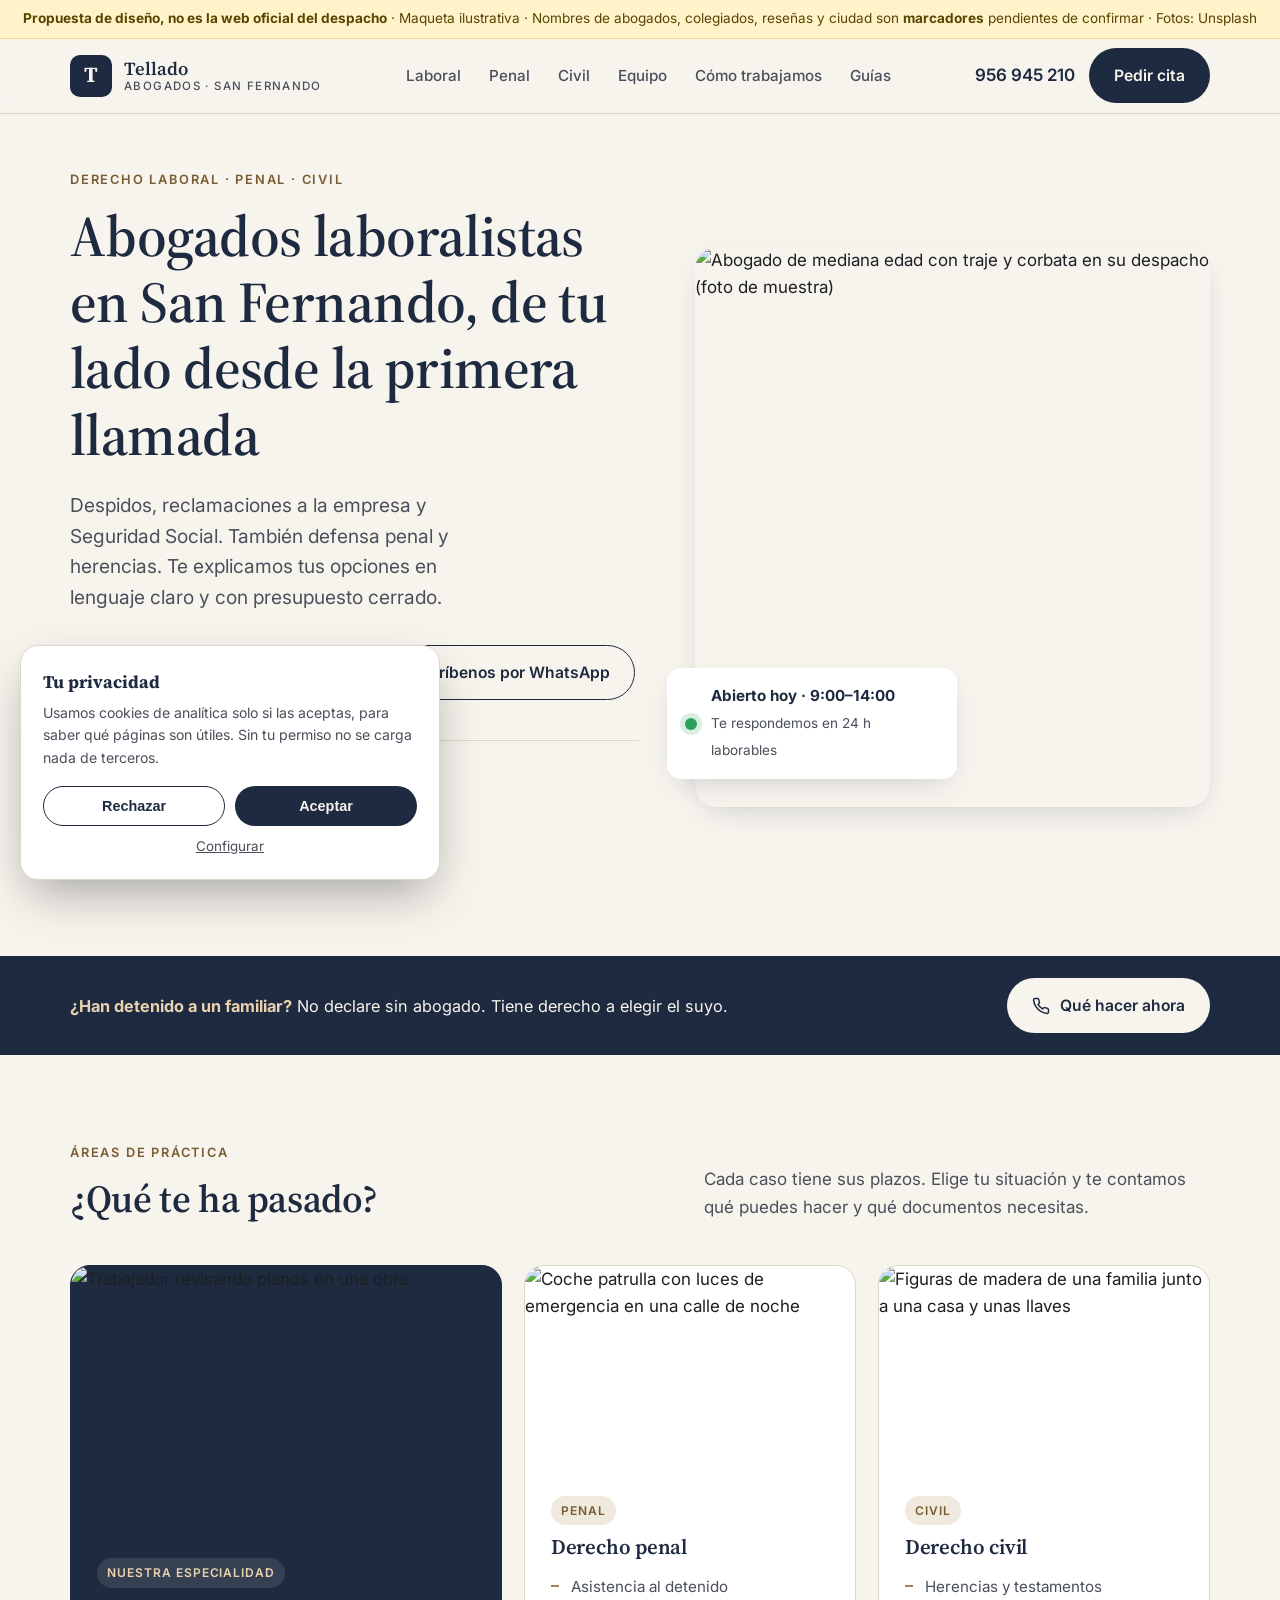
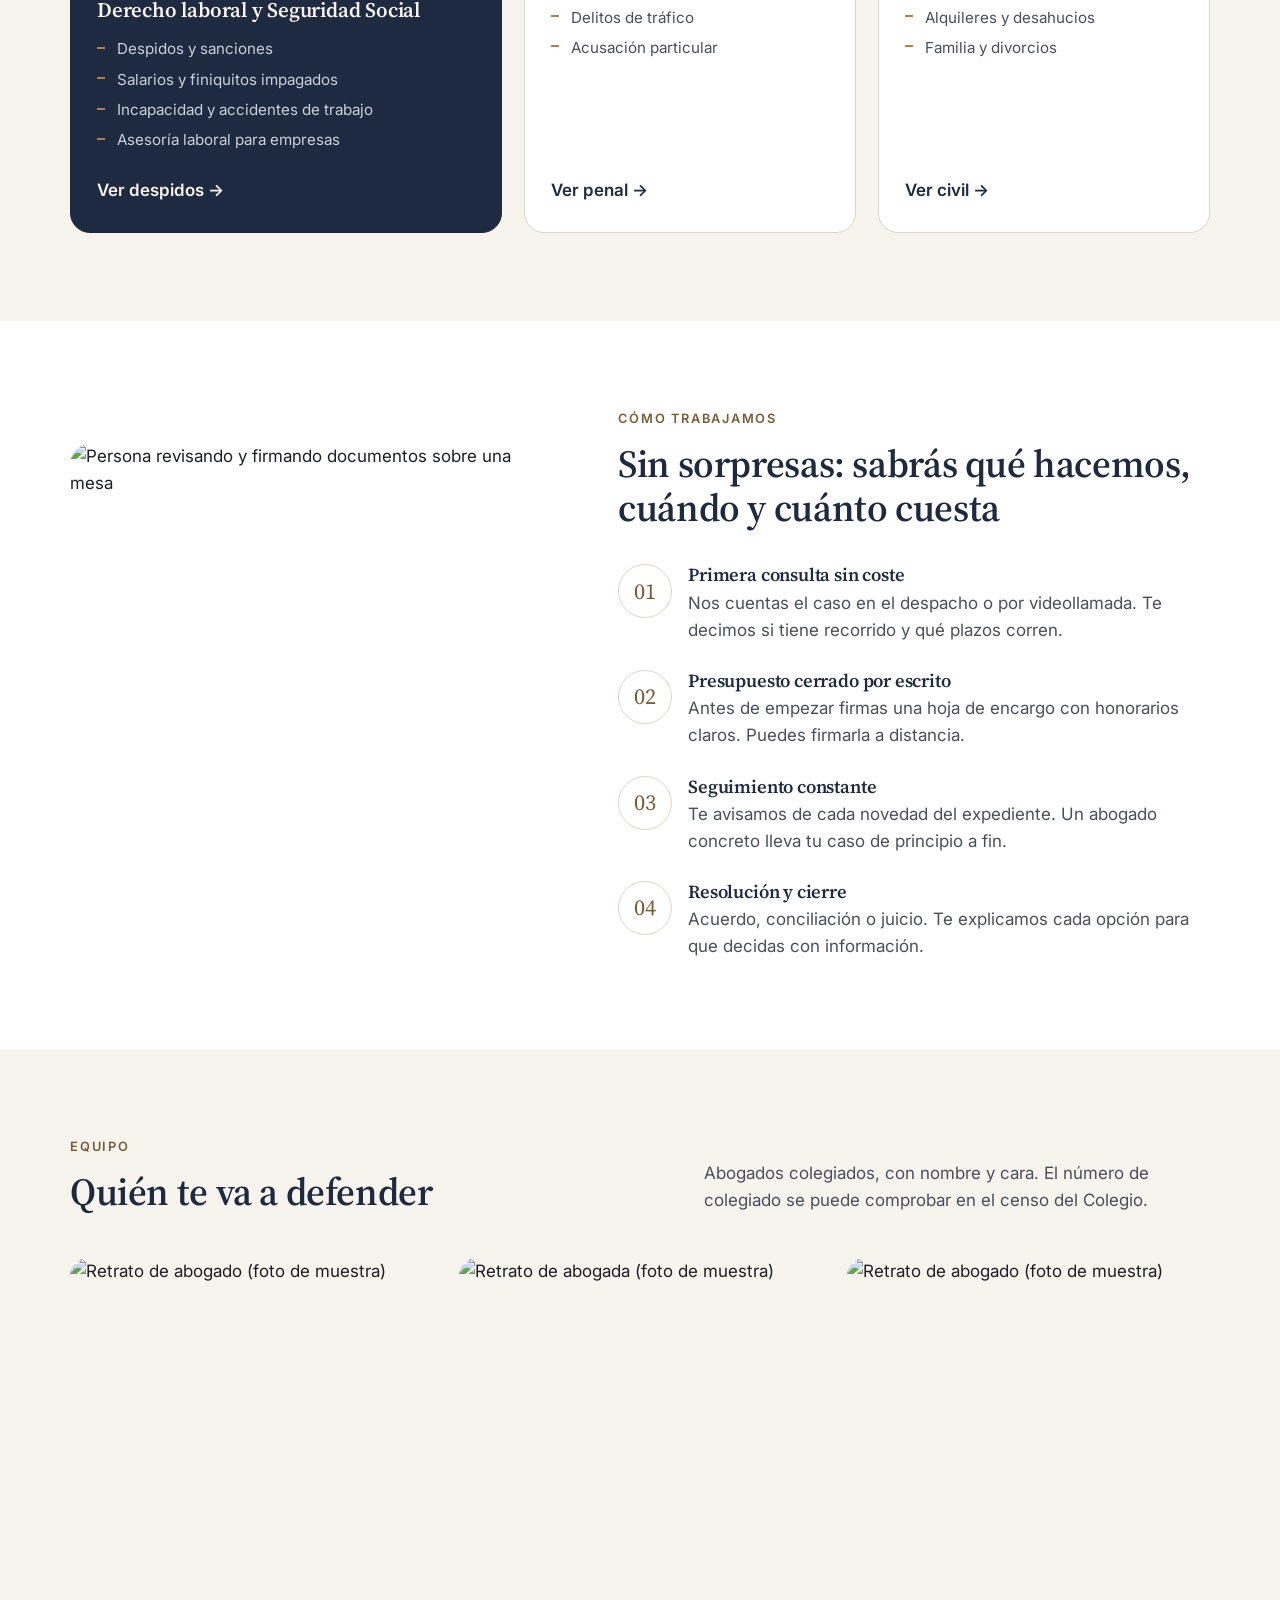
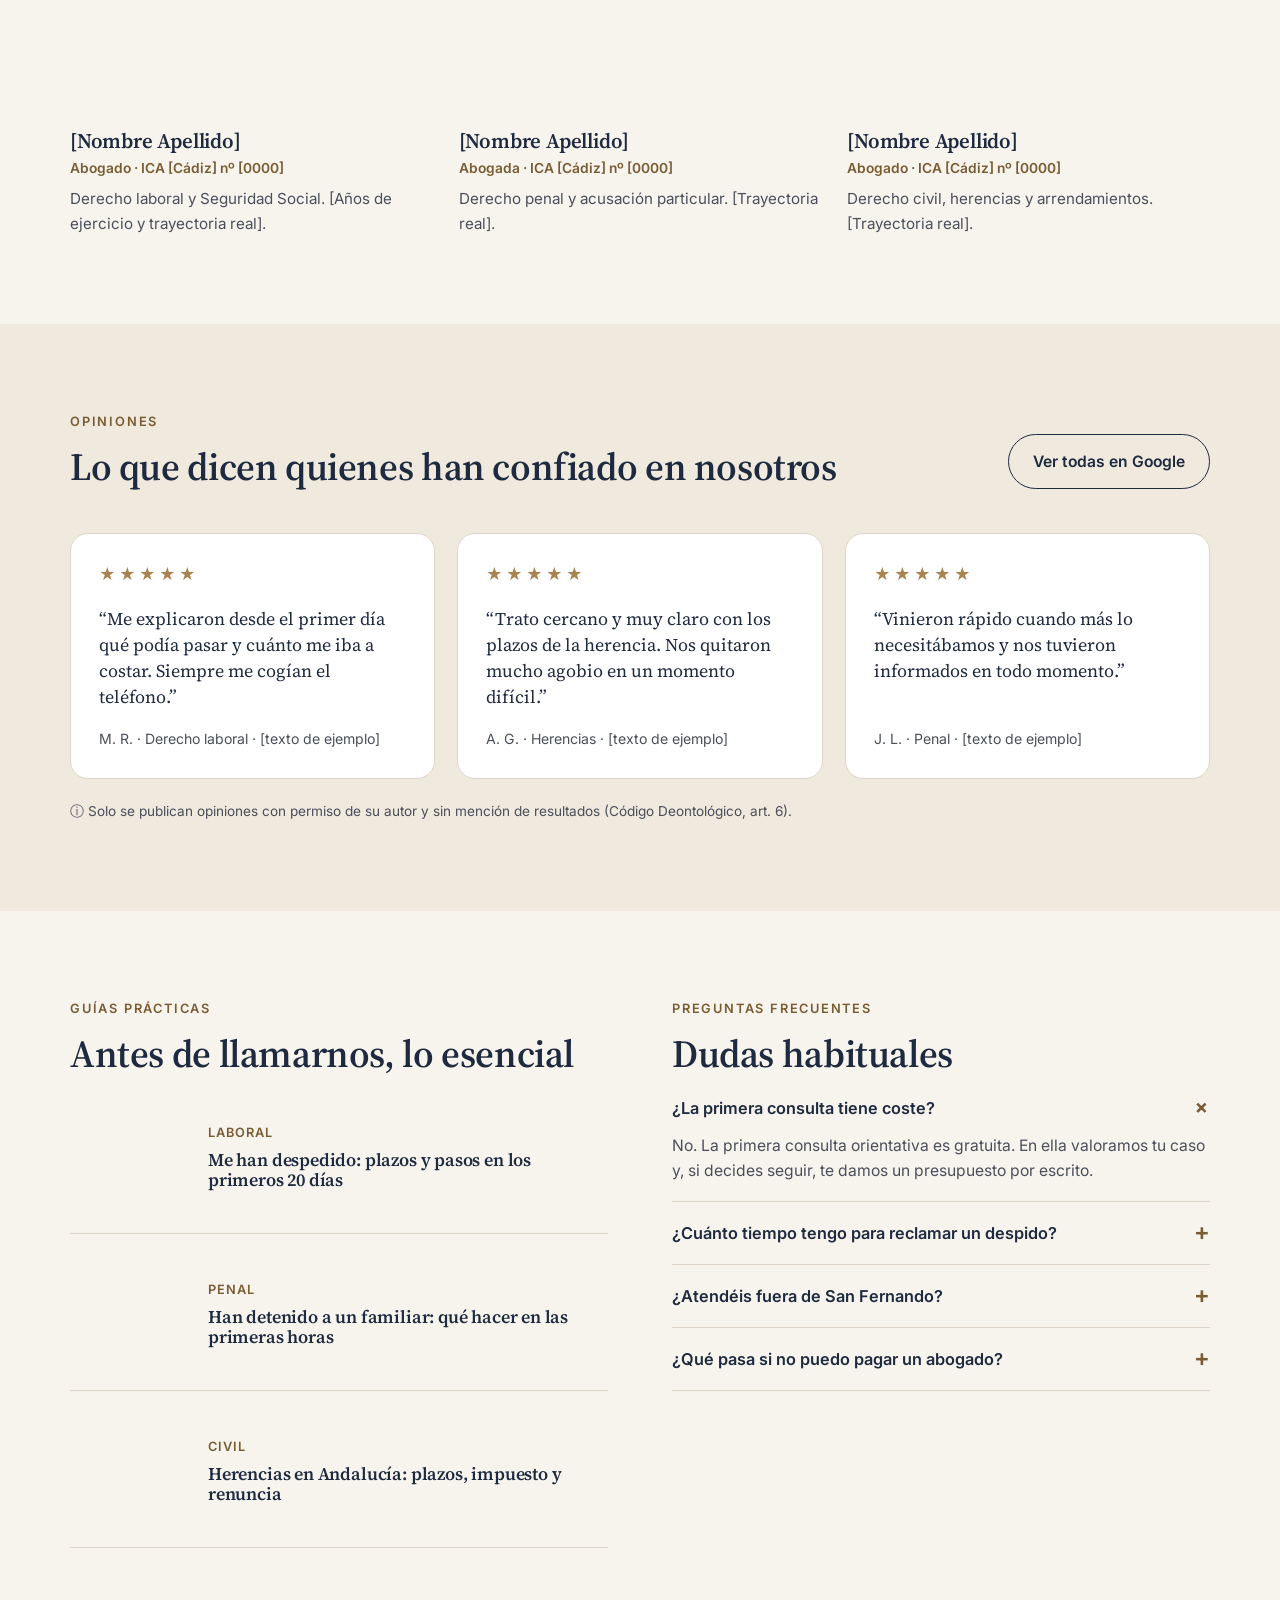
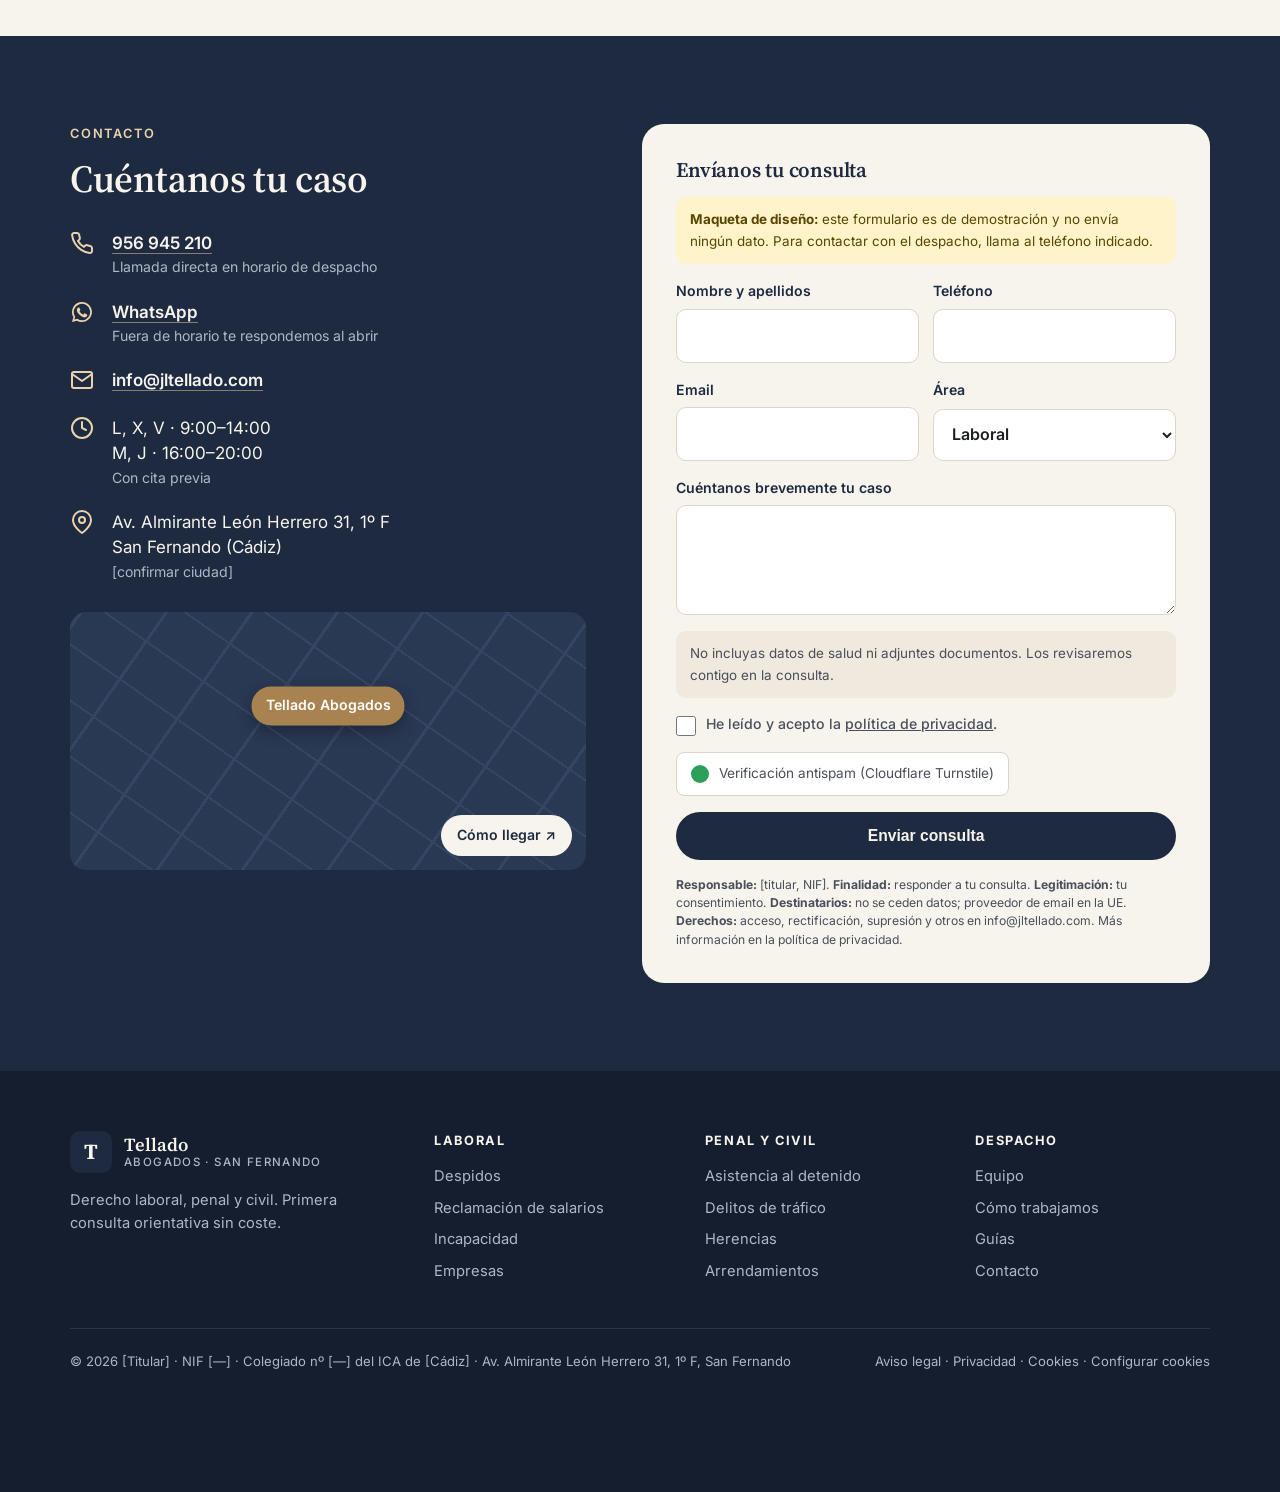
==== index.html @ cbaa28bf "Maqueta de diseño para la nueva web del despacho Portada y página de servicio de despidos con imágen" ====
<!doctype html>
<html lang="es">
<head>
<meta charset="utf-8">
<meta name="viewport" content="width=device-width, initial-scale=1">
<title>Abogados laboralistas en San Fernando (Cádiz) | Tellado Abogados — MAQUETA</title>
<meta name="description" content="Despidos, reclamaciones laborales, penal y herencias en San Fernando. Primera consulta orientativa sin coste y presupuesto cerrado por escrito.">
<meta name="robots" content="noindex">
<link rel="preconnect" href="https://fonts.googleapis.com">
<link href="https://fonts.googleapis.com/css2?family=Inter:wght@400;500;600&family=Source+Serif+4:opsz,wght@8..60,600;8..60,700&display=swap" rel="stylesheet">
<link rel="stylesheet" href="estilos.css">
</head>
<body>
<svg width="0" height="0" style="position:absolute" aria-hidden="true">
  <symbol id="i-tel" viewBox="0 0 24 24"><path fill="none" stroke="currentColor" stroke-width="2" stroke-linecap="round" stroke-linejoin="round" d="M22 16.9v3a2 2 0 0 1-2.2 2 19.8 19.8 0 0 1-8.6-3.1 19.5 19.5 0 0 1-6-6A19.8 19.8 0 0 1 2.1 4.2 2 2 0 0 1 4.1 2h3a2 2 0 0 1 2 1.7c.1 1 .4 1.9.7 2.8a2 2 0 0 1-.5 2.1L8 9.9a16 16 0 0 0 6 6l1.3-1.3a2 2 0 0 1 2.1-.4c.9.3 1.8.6 2.8.7a2 2 0 0 1 1.7 2z"/></symbol>
  <symbol id="i-wa" viewBox="0 0 24 24"><path fill="currentColor" d="M12 2a10 10 0 0 0-8.6 15.1L2 22l5-1.3A10 10 0 1 0 12 2zm0 18.2c-1.5 0-3-.4-4.3-1.2l-.3-.2-3 .8.8-2.9-.2-.3A8.2 8.2 0 1 1 12 20.2zm4.5-6.1c-.2-.1-1.5-.7-1.7-.8-.2-.1-.4-.1-.6.1l-.8 1c-.1.2-.3.2-.5.1a6.7 6.7 0 0 1-3.3-2.9c-.3-.4.3-.4.7-1.4.1-.2 0-.3 0-.4l-.8-1.8c-.2-.5-.4-.4-.6-.4h-.5c-.2 0-.4.1-.7.3-.2.3-.9.9-.9 2.2s.9 2.5 1 2.7c.1.2 1.8 2.8 4.4 3.9 1.6.7 2.3.8 3.1.6.5-.1 1.5-.6 1.7-1.2.2-.6.2-1.1.2-1.2-.1-.2-.3-.2-.5-.3z"/></symbol>
  <symbol id="i-cal" viewBox="0 0 24 24"><g fill="none" stroke="currentColor" stroke-width="2" stroke-linecap="round"><rect x="3" y="4" width="18" height="18" rx="2"/><path d="M16 2v4M8 2v4M3 10h18"/></g></symbol>
  <symbol id="i-ok" viewBox="0 0 24 24"><g fill="none" stroke="currentColor" stroke-width="2" stroke-linecap="round" stroke-linejoin="round"><path d="M12 22s8-4 8-10V5l-8-3-8 3v7c0 6 8 10 8 10z"/><path d="m9 12 2 2 4-4"/></g></symbol>
  <symbol id="i-doc" viewBox="0 0 24 24"><g fill="none" stroke="currentColor" stroke-width="2" stroke-linecap="round" stroke-linejoin="round"><path d="M14 2H6a2 2 0 0 0-2 2v16a2 2 0 0 0 2 2h12a2 2 0 0 0 2-2V8z"/><path d="M14 2v6h6M9 13h6M9 17h6"/></g></symbol>
  <symbol id="i-vid" viewBox="0 0 24 24"><g fill="none" stroke="currentColor" stroke-width="2" stroke-linecap="round" stroke-linejoin="round"><path d="m23 7-7 5 7 5z"/><rect x="1" y="5" width="15" height="14" rx="2"/></g></symbol>
  <symbol id="i-pin" viewBox="0 0 24 24"><g fill="none" stroke="currentColor" stroke-width="2"><path d="M21 10c0 7-9 13-9 13S3 17 3 10a9 9 0 0 1 18 0z"/><circle cx="12" cy="10" r="3"/></g></symbol>
  <symbol id="i-reloj" viewBox="0 0 24 24"><g fill="none" stroke="currentColor" stroke-width="2" stroke-linecap="round"><circle cx="12" cy="12" r="10"/><path d="M12 6v6l4 2"/></g></symbol>
  <symbol id="i-mail" viewBox="0 0 24 24"><g fill="none" stroke="currentColor" stroke-width="2" stroke-linecap="round" stroke-linejoin="round"><rect x="2" y="4" width="20" height="16" rx="2"/><path d="m22 6-10 7L2 6"/></g></symbol>
</svg>

<div class="demo"><strong>Propuesta de diseño, no es la web oficial del despacho</strong> · Maqueta ilustrativa · Nombres de abogados, colegiados, reseñas y ciudad son <strong>marcadores</strong> pendientes de confirmar · Fotos: Unsplash</div>

<header class="top">
  <div class="wrap nav">
    <a class="logo" href="index.html" aria-label="Tellado Abogados, inicio">
      <span class="logo-mark">T</span>
      <span class="logo-txt">Tellado<small>Abogados · San Fernando</small></span>
    </a>
    <nav aria-label="Principal">
      <ul class="menu">
        <li><a href="#areas">Laboral</a></li>
        <li><a href="#areas">Penal</a></li>
        <li><a href="#areas">Civil</a></li>
        <li><a href="#equipo">Equipo</a></li>
        <li><a href="#metodo">Cómo trabajamos</a></li>
        <li><a href="#guias">Guías</a></li>
      </ul>
    </nav>
    <div class="nav-cta">
      <a class="tel" href="tel:+34956945210">956 945 210</a>
      <a class="btn btn-primario" href="#contacto">Pedir cita</a>
      <button class="burger" aria-label="Abrir menú" style="display:none;align-items:center;gap:8px;background:none;border:1.5px solid var(--linea);border-radius:999px;padding:9px 14px;font:600 .9rem var(--sans);color:var(--marino)">☰ Menú</button>
    </div>
  </div>
</header>

<main>
  <section class="hero">
    <div class="wrap hero-grid">
      <div>
        <span class="eyebrow">Derecho laboral · Penal · Civil</span>
        <h1>Abogados laboralistas en San Fernando, de tu lado desde la primera llamada</h1>
        <p class="lead">Despidos, reclamaciones a la empresa y Seguridad Social. También defensa penal y herencias. Te explicamos tus opciones en lenguaje claro y con presupuesto cerrado.</p>
        <div class="hero-acc">
          <a class="btn btn-primario" href="#contacto"><svg><use href="#i-cal"/></svg>Reservar primera consulta</a>
          <a class="btn btn-borde" href="https://wa.me/34000000000"><svg><use href="#i-wa"/></svg>Escríbenos por WhatsApp</a>
        </div>
        <div class="garantias">
          <div><svg><use href="#i-ok"/></svg>Primera consulta orientativa sin coste</div>
          <div><svg><use href="#i-doc"/></svg>Presupuesto por escrito antes de empezar</div>
          <div><svg><use href="#i-vid"/></svg>En despacho o por videollamada</div>
        </div>
      </div>
      <div class="hero-foto">
        <img src="https://images.unsplash.com/photo-1714974528885-f7f9c774ed7a?w=1100&h=1100&q=75&auto=format&fit=crop&crop=faces" alt="Abogado de mediana edad con traje y corbata en su despacho (foto de muestra)" width="1100" height="1100" fetchpriority="high">
        <div class="hero-ficha">
          <span class="punto"></span>
          <div><strong>Abierto hoy · 9:00–14:00</strong><span>Te respondemos en 24 h laborables</span></div>
        </div>
      </div>
    </div>
  </section>

  <div class="urgencia">
    <div class="wrap">
      <p><strong>¿Han detenido a un familiar?</strong> No declare sin abogado. Tiene derecho a elegir el suyo.</p>
      <a class="btn" href="tel:+34956945210"><svg><use href="#i-tel"/></svg>Qué hacer ahora</a>
    </div>
  </div>

  <section id="areas">
    <div class="wrap">
      <div class="cab">
        <div><span class="eyebrow">Áreas de práctica</span><h2>¿Qué te ha pasado?</h2></div>
        <p class="muted">Cada caso tiene sus plazos. Elige tu situación y te contamos qué puedes hacer y qué documentos necesitas.</p>
      </div>
      <div class="areas">
        <a class="area destacada" href="servicio-despidos.html">
          <img src="https://images.unsplash.com/photo-1772442198624-4fc4d7281e89?w=900&q=70&auto=format&fit=crop" alt="Trabajador revisando planos en una obra" loading="lazy">
          <div class="cuerpo">
            <span class="tag">Nuestra especialidad</span>
            <h3>Derecho laboral y Seguridad Social</h3>
            <ul><li>Despidos y sanciones</li><li>Salarios y finiquitos impagados</li><li>Incapacidad y accidentes de trabajo</li><li>Asesoría laboral para empresas</li></ul>
            <span class="mas">Ver despidos →</span>
          </div>
        </a>
        <a class="area" href="#">
          <img src="https://images.unsplash.com/photo-1606022831434-91293aebf25a?w=800&q=70&auto=format&fit=crop" alt="Coche patrulla con luces de emergencia en una calle de noche" loading="lazy">
          <div class="cuerpo">
            <span class="tag">Penal</span>
            <h3>Derecho penal</h3>
            <ul><li>Asistencia al detenido</li><li>Delitos de tráfico</li><li>Acusación particular</li></ul>
            <span class="mas">Ver penal →</span>
          </div>
        </a>
        <a class="area" href="#">
          <img src="https://images.unsplash.com/photo-1758227365187-016878604d94?w=800&q=70&auto=format&fit=crop" alt="Figuras de madera de una familia junto a una casa y unas llaves" loading="lazy">
          <div class="cuerpo">
            <span class="tag">Civil</span>
            <h3>Derecho civil</h3>
            <ul><li>Herencias y testamentos</li><li>Alquileres y desahucios</li><li>Familia y divorcios</li></ul>
            <span class="mas">Ver civil →</span>
          </div>
        </a>
      </div>
    </div>
  </section>

  <section class="metodo" id="metodo">
    <div class="wrap metodo-grid">
      <img src="https://images.unsplash.com/photo-1450101499163-c8848c66ca85?w=900&q=70&auto=format&fit=crop" alt="Persona revisando y firmando documentos sobre una mesa" loading="lazy">
      <div>
        <span class="eyebrow">Cómo trabajamos</span>
        <h2>Sin sorpresas: sabrás qué hacemos, cuándo y cuánto cuesta</h2>
        <ol class="pasos">
          <li><div><h3>Primera consulta sin coste</h3><p class="muted">Nos cuentas el caso en el despacho o por videollamada. Te decimos si tiene recorrido y qué plazos corren.</p></div></li>
          <li><div><h3>Presupuesto cerrado por escrito</h3><p class="muted">Antes de empezar firmas una hoja de encargo con honorarios claros. Puedes firmarla a distancia.</p></div></li>
          <li><div><h3>Seguimiento constante</h3><p class="muted">Te avisamos de cada novedad del expediente. Un abogado concreto lleva tu caso de principio a fin.</p></div></li>
          <li><div><h3>Resolución y cierre</h3><p class="muted">Acuerdo, conciliación o juicio. Te explicamos cada opción para que decidas con información.</p></div></li>
        </ol>
      </div>
    </div>
  </section>

  <section id="equipo">
    <div class="wrap">
      <div class="cab">
        <div><span class="eyebrow">Equipo</span><h2>Quién te va a defender</h2></div>
        <p class="muted">Abogados colegiados, con nombre y cara. El número de colegiado se puede comprobar en el censo del Colegio.</p>
      </div>
      <div class="equipo">
        <article class="abogado">
          <img src="https://images.unsplash.com/photo-1560250097-0b93528c311a?w=700&q=70&auto=format&fit=crop" alt="Retrato de abogado (foto de muestra)" loading="lazy">
          <h3>[Nombre Apellido]</h3>
          <div class="col">Abogado · ICA [Cádiz] nº [0000]</div>
          <p>Derecho laboral y Seguridad Social. [Años de ejercicio y trayectoria real].</p>
        </article>
        <article class="abogado">
          <img src="https://images.unsplash.com/photo-1573496359142-b8d87734a5a2?w=700&q=70&auto=format&fit=crop" alt="Retrato de abogada (foto de muestra)" loading="lazy">
          <h3>[Nombre Apellido]</h3>
          <div class="col">Abogada · ICA [Cádiz] nº [0000]</div>
          <p>Derecho penal y acusación particular. [Trayectoria real].</p>
        </article>
        <article class="abogado">
          <img src="https://images.unsplash.com/photo-1676989880361-091e12efc056?w=700&q=70&auto=format&fit=crop" alt="Retrato de abogado (foto de muestra)" loading="lazy">
          <h3>[Nombre Apellido]</h3>
          <div class="col">Abogado · ICA [Cádiz] nº [0000]</div>
          <p>Derecho civil, herencias y arrendamientos. [Trayectoria real].</p>
        </article>
      </div>
    </div>
  </section>

  <section class="resenas">
    <div class="wrap">
      <div class="cab">
        <div><span class="eyebrow">Opiniones</span><h2>Lo que dicen quienes han confiado en nosotros</h2></div>
        <a class="btn btn-borde" href="#">Ver todas en Google</a>
      </div>
      <div class="res-grid">
        <blockquote><span class="estrellas" aria-label="5 de 5">★★★★★</span><p>“Me explicaron desde el primer día qué podía pasar y cuánto me iba a costar. Siempre me cogían el teléfono.”</p><footer>M. R. · Derecho laboral · [texto de ejemplo]</footer></blockquote>
        <blockquote><span class="estrellas" aria-label="5 de 5">★★★★★</span><p>“Trato cercano y muy claro con los plazos de la herencia. Nos quitaron mucho agobio en un momento difícil.”</p><footer>A. G. · Herencias · [texto de ejemplo]</footer></blockquote>
        <blockquote><span class="estrellas" aria-label="5 de 5">★★★★★</span><p>“Vinieron rápido cuando más lo necesitábamos y nos tuvieron informados en todo momento.”</p><footer>J. L. · Penal · [texto de ejemplo]</footer></blockquote>
      </div>
      <p class="nota-deonto">ⓘ Solo se publican opiniones con permiso de su autor y sin mención de resultados (Código Deontológico, art. 6).</p>
    </div>
  </section>

  <section id="guias">
    <div class="wrap dos">
      <div>
        <span class="eyebrow">Guías prácticas</span>
        <h2>Antes de llamarnos, lo esencial</h2>
        <a class="guia" href="servicio-despidos.html"><img src="https://images.unsplash.com/photo-1587582423116-ec07293f0395?w=300&q=60&auto=format&fit=crop" alt="" loading="lazy"><div><span>Laboral</span><h3>Me han despedido: plazos y pasos en los primeros 20 días</h3></div></a>
        <a class="guia" href="#"><img src="https://images.unsplash.com/photo-1608095476825-d4e0f916372f?w=300&q=60&auto=format&fit=crop" alt="" loading="lazy"><div><span>Penal</span><h3>Han detenido a un familiar: qué hacer en las primeras horas</h3></div></a>
        <a class="guia" href="#"><img src="https://images.unsplash.com/photo-1741156386380-0236c72eb6f9?w=300&q=60&auto=format&fit=crop" alt="" loading="lazy"><div><span>Civil</span><h3>Herencias en Andalucía: plazos, impuesto y renuncia</h3></div></a>
      </div>
      <div>
        <span class="eyebrow">Preguntas frecuentes</span>
        <h2>Dudas habituales</h2>
        <details open><summary>¿La primera consulta tiene coste?</summary><p>No. La primera consulta orientativa es gratuita. En ella valoramos tu caso y, si decides seguir, te damos un presupuesto por escrito.</p></details>
        <details><summary>¿Cuánto tiempo tengo para reclamar un despido?</summary><p>20 días hábiles desde la fecha del despido. No cuentan sábados, domingos ni festivos. Pasado ese plazo, en general ya no se puede impugnar.</p></details>
        <details><summary>¿Atendéis fuera de San Fernando?</summary><p>Sí. Atendemos por videollamada y nos desplazamos a juzgados de toda la provincia. [Confirmar zona de servicio].</p></details>
        <details><summary>¿Qué pasa si no puedo pagar un abogado?</summary><p>Puede que tengas derecho a asistencia jurídica gratuita. Te informamos en la primera consulta sobre si cumples los requisitos.</p></details>
      </div>
    </div>
  </section>

  <section class="contacto" id="contacto">
    <div class="wrap ct-grid">
      <div>
        <span class="eyebrow">Contacto</span>
        <h2>Cuéntanos tu caso</h2>
        <div class="datos">
          <div><svg><use href="#i-tel"/></svg><div><a href="tel:+34956945210">956 945 210</a><small>Llamada directa en horario de despacho</small></div></div>
          <div><svg><use href="#i-wa"/></svg><div><a href="https://wa.me/34000000000">WhatsApp</a><small>Fuera de horario te respondemos al abrir</small></div></div>
          <div><svg><use href="#i-mail"/></svg><div><a href="mailto:info@jltellado.com">info@jltellado.com</a></div></div>
          <div><svg><use href="#i-reloj"/></svg><div>L, X, V · 9:00–14:00<br>M, J · 16:00–20:00<small>Con cita previa</small></div></div>
          <div><svg><use href="#i-pin"/></svg><div>Av. Almirante León Herrero 31, 1º F<br>San Fernando (Cádiz) <small>[confirmar ciudad]</small></div></div>
        </div>
        <a class="mapa" href="#" aria-label="Cómo llegar en Google Maps">
          <span class="pin">Tellado Abogados</span><span class="ir">Cómo llegar ↗</span>
        </a>
      </div>
      <form class="caso" onsubmit="event.preventDefault();this.querySelector('button').textContent='Maqueta: este formulario no envía datos'">
        <h3>Envíanos tu consulta</h3>
        <p class="aviso-datos" style="background:#FFF3C9;color:#5a4500"><strong>Maqueta de diseño:</strong> este formulario es de demostración y no envía ningún dato. Para contactar con el despacho, llama al teléfono indicado.</p>
        <div class="fila">
          <label>Nombre y apellidos<input required autocomplete="name"></label>
          <label>Teléfono<input type="tel" required autocomplete="tel"></label>
        </div>
        <div class="fila">
          <label>Email<input type="email" required autocomplete="email"></label>
          <label>Área<select><option>Laboral</option><option>Penal</option><option>Civil</option><option>Otro</option></select></label>
        </div>
        <label>Cuéntanos brevemente tu caso<textarea maxlength="2000" required></textarea></label>
        <p class="aviso-datos">No incluyas datos de salud ni adjuntes documentos. Los revisaremos contigo en la consulta.</p>
        <label class="check"><input type="checkbox" required><span>He leído y acepto la <a href="#">política de privacidad</a>.</span></label>
        <div class="turnstile"><i></i> Verificación antispam (Cloudflare Turnstile)</div>
        <button class="btn btn-primario" type="submit">Enviar consulta</button>
        <p class="rgpd"><strong>Responsable:</strong> [titular, NIF]. <strong>Finalidad:</strong> responder a tu consulta. <strong>Legitimación:</strong> tu consentimiento. <strong>Destinatarios:</strong> no se ceden datos; proveedor de email en la UE. <strong>Derechos:</strong> acceso, rectificación, supresión y otros en info@jltellado.com. Más información en la política de privacidad.</p>
      </form>
    </div>
  </section>
</main>

<footer class="pie">
  <div class="wrap">
    <div class="pie-grid">
      <div>
        <a class="logo" href="index.html"><span class="logo-mark">T</span><span class="logo-txt" style="color:var(--marfil)">Tellado<small style="color:#AEB7C7">Abogados · San Fernando</small></span></a>
        <p style="margin-top:16px;max-width:32ch">Derecho laboral, penal y civil. Primera consulta orientativa sin coste.</p>
      </div>
      <div><h4>Laboral</h4><ul><li><a href="servicio-despidos.html">Despidos</a></li><li><a href="#">Reclamación de salarios</a></li><li><a href="#">Incapacidad</a></li><li><a href="#">Empresas</a></li></ul></div>
      <div><h4>Penal y civil</h4><ul><li><a href="#">Asistencia al detenido</a></li><li><a href="#">Delitos de tráfico</a></li><li><a href="#">Herencias</a></li><li><a href="#">Arrendamientos</a></li></ul></div>
      <div><h4>Despacho</h4><ul><li><a href="#equipo">Equipo</a></li><li><a href="#metodo">Cómo trabajamos</a></li><li><a href="#guias">Guías</a></li><li><a href="#contacto">Contacto</a></li></ul></div>
    </div>
    <div class="lssi">
      <span>© 2026 [Titular] · NIF [—] · Colegiado nº [—] del ICA de [Cádiz] · Av. Almirante León Herrero 31, 1º F, San Fernando</span>
      <span><a href="#">Aviso legal</a> · <a href="#">Privacidad</a> · <a href="#">Cookies</a> · <a href="#" onclick="document.querySelector('.cookies').hidden=false;return false">Configurar cookies</a></span>
    </div>
  </div>
</footer>

<nav class="barra-movil" aria-label="Contacto rápido">
  <a href="tel:+34956945210"><svg><use href="#i-tel"/></svg>Llamar</a>
  <a class="wa" href="https://wa.me/34000000000"><svg><use href="#i-wa"/></svg>WhatsApp</a>
  <a class="cita" href="#contacto"><svg><use href="#i-cal"/></svg>Pedir cita</a>
</nav>

<div class="cookies" role="dialog" aria-label="Cookies">
  <h4>Tu privacidad</h4>
  <p>Usamos cookies de analítica solo si las aceptas, para saber qué páginas son útiles. Sin tu permiso no se carga nada de terceros.</p>
  <div class="acc">
    <button class="btn btn-borde" onclick="this.closest('.cookies').hidden=true">Rechazar</button>
    <button class="btn btn-primario" onclick="this.closest('.cookies').hidden=true">Aceptar</button>
  </div>
  <a class="conf" href="#">Configurar</a>
</div>
</body>
</html>
---- estilos.css ----
/* MAQUETA ILUSTRATIVA — no es código de producción */
:root{
  --marino:#1E2A3F; --marino-2:#2C3B57; --marfil:#F7F4EE; --marfil-2:#EFE9DE;
  --laton:#A8834F; --laton-osc:#7A5C32; --texto:#1D1F24; --texto-2:#4A4F5A;
  --linea:#DDD5C7; --blanco:#fff; --wa:#1F8F4E;
  --serif:"Source Serif 4", Georgia, serif; --sans:"Inter", system-ui, sans-serif;
  --r:14px; --sombra:0 10px 30px -12px rgba(30,42,63,.25);
  --max:1180px;
}
*{box-sizing:border-box;margin:0}
html{scroll-behavior:smooth}
body{font-family:var(--sans);color:var(--texto);background:var(--marfil);line-height:1.6;font-size:17px;-webkit-font-smoothing:antialiased}
img{max-width:100%;display:block}
a{color:inherit}
:focus-visible{outline:3px solid var(--laton);outline-offset:3px;border-radius:4px}
h1,h2,h3{font-family:var(--serif);color:var(--marino);line-height:1.15;font-weight:600;letter-spacing:-.01em}
h1{font-size:clamp(2.1rem,4.6vw,3.6rem)}
h2{font-size:clamp(1.7rem,3vw,2.5rem)}
h3{font-size:1.3rem}
.wrap{max-width:var(--max);margin:0 auto;padding:0 20px}
.eyebrow{font-size:.8rem;letter-spacing:.14em;text-transform:uppercase;color:var(--laton-osc);font-weight:600;margin-bottom:.8rem;display:block}
.muted{color:var(--texto-2)}
section{padding:88px 0}

/* aviso maqueta */
.demo{background:#FFF3C9;color:#5a4500;font-size:.85rem;text-align:center;padding:8px 16px;border-bottom:1px solid #EBD995}

/* cabecera */
header.top{position:sticky;top:0;z-index:30;background:rgba(247,244,238,.92);backdrop-filter:blur(10px);border-bottom:1px solid var(--linea)}
.nav{display:flex;align-items:center;justify-content:space-between;height:74px;gap:24px}
.logo{display:flex;align-items:center;gap:12px;text-decoration:none}
.logo-mark{width:42px;height:42px;border-radius:10px;background:var(--marino);color:var(--marfil);display:grid;place-items:center;font-family:var(--serif);font-size:1.35rem;font-weight:700}
.logo-txt{font-family:var(--serif);font-weight:600;font-size:1.15rem;color:var(--marino);line-height:1.1}
.logo-txt small{display:block;font-family:var(--sans);font-size:.72rem;letter-spacing:.12em;text-transform:uppercase;color:var(--texto-2);font-weight:500}
.menu{display:flex;gap:28px;list-style:none;padding:0}
.menu a{text-decoration:none;font-weight:500;font-size:.95rem;color:var(--texto-2)}
.menu a:hover,.menu a[aria-current]{color:var(--marino)}
.nav-cta{display:flex;align-items:center;gap:14px}
.tel{font-weight:600;text-decoration:none;color:var(--marino);white-space:nowrap}
.btn{display:inline-flex;align-items:center;justify-content:center;gap:10px;padding:14px 24px;border-radius:999px;font-weight:600;text-decoration:none;font-size:.98rem;border:1.5px solid transparent;transition:transform .15s,background .15s;cursor:pointer}
.btn:hover{transform:translateY(-1px)}
.btn-primario{background:var(--marino);color:var(--marfil)}
.btn-primario:hover{background:var(--marino-2)}
.btn-borde{border-color:var(--marino);color:var(--marino);background:transparent}
.btn-wa{background:var(--wa);color:#fff}
.btn svg{width:18px;height:18px}

/* hero */
.hero{padding:56px 0 72px;position:relative;overflow:hidden}
.hero-grid{display:grid;grid-template-columns:1.05fr .95fr;gap:56px;align-items:center}
.hero p.lead{font-size:1.2rem;color:var(--texto-2);margin:22px 0 32px;max-width:34ch}
.hero-acc{display:flex;flex-wrap:wrap;gap:12px}
.hero-foto{position:relative}
.hero-foto img{border-radius:22px;aspect-ratio:1/1;max-height:560px;object-fit:cover;width:100%;box-shadow:var(--sombra)}
.hero-ficha{position:absolute;left:-28px;bottom:28px;background:var(--blanco);border-radius:var(--r);padding:16px 18px;box-shadow:var(--sombra);display:flex;gap:14px;align-items:center;max-width:290px}
.hero-ficha .punto{width:12px;height:12px;border-radius:50%;background:#2E9E5B;box-shadow:0 0 0 5px rgba(46,158,91,.18);flex:none}
.hero-ficha strong{display:block;color:var(--marino);font-size:.95rem}
.hero-ficha span{font-size:.85rem;color:var(--texto-2)}
.garantias{display:flex;flex-wrap:wrap;gap:22px;margin-top:40px;padding-top:28px;border-top:1px solid var(--linea)}
.garantias div{display:flex;align-items:center;gap:10px;font-size:.93rem;font-weight:500;color:var(--marino)}
.garantias svg{width:22px;height:22px;color:var(--laton);flex:none}

/* urgencia */
.urgencia{background:var(--marino);color:var(--marfil)}
.urgencia .wrap{display:flex;align-items:center;justify-content:space-between;gap:24px;padding-top:22px;padding-bottom:22px;flex-wrap:wrap}
.urgencia p{font-size:1.02rem}
.urgencia strong{color:#E9D3AE}
.urgencia a.btn{background:var(--marfil);color:var(--marino)}

/* áreas */
.cab{display:flex;justify-content:space-between;align-items:end;gap:24px;margin-bottom:44px;flex-wrap:wrap}
.cab p{max-width:46ch}
.areas{display:grid;grid-template-columns:1.3fr 1fr 1fr;gap:22px}
.area{background:var(--blanco);border-radius:20px;overflow:hidden;display:flex;flex-direction:column;border:1px solid var(--linea);text-decoration:none;transition:box-shadow .2s,transform .2s}
.area:hover{box-shadow:var(--sombra);transform:translateY(-3px)}
.area img{aspect-ratio:16/10;object-fit:cover;width:100%}
.area .cuerpo{padding:24px 26px 28px;display:flex;flex-direction:column;gap:10px;flex:1}
.area .tag{align-self:flex-start;font-size:.75rem;font-weight:600;letter-spacing:.08em;text-transform:uppercase;background:var(--marfil-2);color:var(--laton-osc);padding:5px 10px;border-radius:999px}
.area ul{padding-left:0;list-style:none;display:grid;gap:6px;margin-top:6px}
.area li{font-size:.95rem;color:var(--texto-2);padding-left:20px;position:relative}
.area li::before{content:"";position:absolute;left:0;top:.62em;width:8px;height:2px;background:var(--laton)}
.area .mas{margin-top:auto;padding-top:14px;font-weight:600;color:var(--marino)}
.area.destacada{background:var(--marino);border-color:var(--marino)}
.area.destacada h3,.area.destacada .mas{color:var(--marfil)}
.area.destacada li{color:#C9D0DD}
.area.destacada .tag{background:rgba(255,255,255,.1);color:#E9D3AE}

/* cómo trabajamos */
.metodo{background:var(--blanco)}
.metodo-grid{display:grid;grid-template-columns:.9fr 1.1fr;gap:64px;align-items:center}
.metodo-grid img{border-radius:22px;aspect-ratio:1/1;object-fit:cover;width:100%}
.pasos{list-style:none;padding:0;display:grid;gap:26px;margin-top:34px;counter-reset:p}
.pasos li{display:grid;grid-template-columns:52px 1fr;gap:18px;counter-increment:p}
.pasos li::before{content:counter(p,decimal-leading-zero);font-family:var(--serif);font-size:1.4rem;color:var(--laton-osc);border:1.5px solid var(--linea);border-radius:50%;width:52px;height:52px;display:grid;place-items:center}
.pasos h3{font-size:1.15rem;margin-bottom:4px}

/* equipo */
.equipo{display:grid;grid-template-columns:repeat(3,1fr);gap:26px}
.abogado img{aspect-ratio:4/5;object-fit:cover;border-radius:18px;width:100%;filter:saturate(.85)}
.abogado h3{margin-top:18px}
.abogado .col{font-size:.86rem;color:var(--laton-osc);font-weight:600;margin:4px 0 8px}
.abogado p{font-size:.95rem;color:var(--texto-2)}

/* reseñas */
.resenas{background:var(--marfil-2)}
.res-grid{display:grid;grid-template-columns:repeat(3,1fr);gap:22px}
blockquote{background:var(--blanco);border-radius:18px;padding:28px;border:1px solid var(--linea);display:flex;flex-direction:column;gap:18px}
blockquote p{font-family:var(--serif);font-size:1.12rem;color:var(--marino);line-height:1.45}
blockquote footer{font-size:.88rem;color:var(--texto-2);margin-top:auto}
.estrellas{color:var(--laton);letter-spacing:3px;font-size:1rem}
.nota-deonto{margin-top:22px;font-size:.85rem;color:var(--texto-2);display:flex;gap:8px;align-items:flex-start}

/* guías + faq */
.dos{display:grid;grid-template-columns:1fr 1fr;gap:64px}
.guia{display:grid;grid-template-columns:120px 1fr;gap:18px;padding:18px 0;border-bottom:1px solid var(--linea);text-decoration:none;align-items:center}
.guia img{aspect-ratio:1/1;object-fit:cover;border-radius:12px}
.guia span{font-size:.8rem;color:var(--laton-osc);font-weight:600;text-transform:uppercase;letter-spacing:.08em}
.guia h3{font-size:1.12rem;margin-top:4px}
details{border-bottom:1px solid var(--linea);padding:18px 0}
summary{cursor:pointer;font-weight:600;color:var(--marino);list-style:none;display:flex;justify-content:space-between;gap:18px;font-size:1.02rem}
summary::-webkit-details-marker{display:none}
summary::after{content:"+";font-size:1.5rem;line-height:1;color:var(--laton-osc);transition:transform .2s}
details[open] summary::after{transform:rotate(45deg)}
details p{margin-top:12px;color:var(--texto-2);font-size:.98rem}

/* contacto */
.contacto{background:var(--marino);color:var(--marfil)}
.contacto h2,.contacto h3{color:var(--marfil)}
.contacto .eyebrow{color:#E9D3AE}
.ct-grid{display:grid;grid-template-columns:1fr 1.1fr;gap:56px;align-items:start}
.datos{display:grid;gap:22px;margin-top:30px}
.datos>div{display:grid;grid-template-columns:28px minmax(0,1fr);gap:14px;align-items:start}
.datos>div>div{line-height:1.5}
.datos a{font-weight:600;text-decoration:none;border-bottom:1px solid rgba(233,211,174,.5)}
.datos svg{width:24px;height:24px;color:#E9D3AE}
.datos a{color:var(--marfil)}
.datos small{display:block;color:#AEB7C7;font-size:.88rem}
.mapa{margin-top:30px;border-radius:16px;overflow:hidden;position:relative;display:block;text-decoration:none;aspect-ratio:16/8;background:
  linear-gradient(0deg,rgba(30,42,63,.15),rgba(30,42,63,.15)),
  repeating-linear-gradient(35deg,#3A4A67 0 2px,transparent 2px 46px),
  repeating-linear-gradient(-55deg,#3A4A67 0 3px,transparent 3px 70px),#2C3B57}
.mapa .pin{position:absolute;left:50%;top:44%;transform:translate(-50%,-100%);background:var(--laton);color:#fff;padding:8px 14px;border-radius:999px;font-weight:600;font-size:.88rem;box-shadow:0 6px 16px rgba(0,0,0,.3)}
.mapa .ir{position:absolute;right:14px;bottom:14px;background:var(--marfil);color:var(--marino);padding:9px 16px;border-radius:999px;font-weight:600;font-size:.88rem}
form.caso{background:var(--marfil);color:var(--texto);border-radius:22px;padding:34px;display:grid;grid-template-columns:minmax(0,1fr);gap:16px;align-self:start}
form.caso h3{color:var(--marino)}
.fila{display:grid;grid-template-columns:1fr 1fr;gap:14px}
label{font-size:.88rem;font-weight:600;color:var(--marino);display:grid;gap:6px}
input,select,textarea{font:inherit;font-size:1rem;padding:13px 14px;border-radius:10px;border:1.5px solid var(--linea);background:var(--blanco);color:var(--texto);width:100%}
input:focus,select:focus,textarea:focus{border-color:var(--marino);outline:none}
textarea{min-height:110px;resize:vertical}
.aviso-datos{font-size:.84rem;color:var(--texto-2);background:var(--marfil-2);border-radius:10px;padding:12px 14px}
.check{display:flex;gap:10px;align-items:flex-start;line-height:1.45;font-weight:500;font-size:.88rem;color:var(--texto-2)}
.check input{width:20px;height:20px;flex:none;margin-top:2px}
.rgpd{font-size:.76rem;color:var(--texto-2);line-height:1.5}
.hero-grid>*,.metodo-grid>*,.dos>*,.ct-grid>*,.svc-grid>*,.fila>*{min-width:0}
.turnstile{justify-self:start;max-width:100%;display:flex;align-items:center;gap:10px;border:1.5px solid var(--linea);border-radius:8px;padding:10px 14px;background:var(--blanco);font-size:.85rem;color:var(--texto-2)}
.turnstile i{width:18px;height:18px;border-radius:50%;background:#2E9E5B;display:inline-block}

/* pie */
footer.pie{background:#151E2E;color:#AEB7C7;padding:60px 0 120px;font-size:.92rem}
.pie-grid{display:grid;grid-template-columns:1.4fr 1fr 1fr 1fr;gap:36px}
.pie h4{color:var(--marfil);font-family:var(--sans);font-size:.8rem;letter-spacing:.12em;text-transform:uppercase;margin-bottom:14px}
.pie ul{list-style:none;padding:0;display:grid;gap:8px}
.pie a{text-decoration:none}
.pie a:hover{color:var(--marfil)}
.lssi{border-top:1px solid #2A3548;margin-top:44px;padding-top:22px;font-size:.82rem;display:flex;justify-content:space-between;gap:20px;flex-wrap:wrap}

/* barra móvil */
.barra-movil{display:none}
/* cookies */
.cookies{position:fixed;left:20px;bottom:20px;z-index:50;max-width:420px;background:var(--blanco);border-radius:18px;box-shadow:0 20px 50px -10px rgba(0,0,0,.35);padding:22px;border:1px solid var(--linea)}
.cookies h4{font-family:var(--serif);color:var(--marino);font-size:1.1rem;margin-bottom:6px}
.cookies p{font-size:.88rem;color:var(--texto-2)}
.cookies .acc{display:grid;grid-template-columns:1fr 1fr;gap:10px;margin-top:16px}
.cookies .acc .btn{padding:11px 14px;font-size:.9rem}
.cookies a.conf{display:block;text-align:center;margin-top:10px;font-size:.84rem;color:var(--texto-2)}

/* página de servicio */
.migas{font-size:.85rem;color:var(--texto-2);padding:22px 0 0}
.migas a{text-decoration:none}
.svc-hero{padding:30px 0 60px}
.svc-grid{display:grid;grid-template-columns:1.5fr 1fr;gap:56px;align-items:start}
.plazo{background:var(--blanco);border:1px solid var(--linea);border-left:5px solid var(--laton);border-radius:14px;padding:22px 24px;margin:28px 0}
.plazo strong{color:var(--marino);font-size:1.1rem;display:block;margin-bottom:4px}
.prosa h2{font-size:1.75rem;margin:44px 0 14px}
.prosa p,.prosa li{color:var(--texto-2);margin-bottom:12px}
.prosa ul{padding-left:22px}
.lateral{position:sticky;top:100px;display:grid;gap:18px}
.tarjeta{background:var(--blanco);border:1px solid var(--linea);border-radius:18px;padding:24px}
.tarjeta.osc{background:var(--marino);color:var(--marfil);border-color:var(--marino)}
.tarjeta.osc h3{color:var(--marfil)}
.tarjeta .btn{width:100%;margin-top:10px}
.resp{display:flex;gap:14px;align-items:center}
.resp img{width:64px;height:64px;border-radius:50%;object-fit:cover}
.resp strong{color:var(--marino);display:block}
.resp span{font-size:.85rem;color:var(--texto-2)}
.docs{list-style:none;padding:0!important;display:grid;gap:10px}
.docs li{display:flex;gap:10px;align-items:flex-start;margin:0!important}
.docs li::before{content:"✓";color:var(--laton-osc);font-weight:700}
.svc-banner{border-radius:22px;aspect-ratio:21/8;object-fit:cover;width:100%;margin-top:34px}

@media (max-width:960px){
  .menu,.nav-cta .tel{display:none}
  .hero-grid,.metodo-grid,.dos,.ct-grid,.svc-grid{grid-template-columns:1fr;gap:40px}
  .hero-foto img{aspect-ratio:16/10;max-height:none}
  .burger{display:inline-flex!important;white-space:nowrap}
  .hero-ficha{left:14px;bottom:14px}
  .areas,.equipo,.res-grid{grid-template-columns:1fr}
  .pie-grid{grid-template-columns:1fr 1fr}
  .lateral{position:static}
}
@media (max-width:767px){
  body{font-size:16px}
  section{padding:60px 0}
  .nav{height:64px}
  .logo-txt small{white-space:nowrap;font-size:.62rem}
  .nav-cta .btn{display:none}
  .hero{padding:24px 0 48px}
  .fila{grid-template-columns:1fr}
  form.caso{padding:24px}
  .pie-grid{grid-template-columns:1fr}
  .barra-movil{display:grid;grid-template-columns:1fr 1fr 1.3fr;gap:8px;position:fixed;left:0;right:0;bottom:0;z-index:40;background:var(--blanco);padding:10px 12px calc(10px + env(safe-area-inset-bottom));border-top:1px solid var(--linea);box-shadow:0 -8px 24px -12px rgba(0,0,0,.2)}
  .barra-movil a{display:flex;flex-direction:column;align-items:center;gap:3px;text-decoration:none;font-size:.75rem;font-weight:600;padding:8px 4px;border-radius:12px;color:var(--marino)}
  .barra-movil a svg{width:22px;height:22px}
  .barra-movil a.wa{color:var(--wa)}
  .barra-movil a.cita{background:var(--marino);color:var(--marfil);flex-direction:row;justify-content:center;font-size:.9rem}
  .cookies{left:10px;right:10px;bottom:84px;max-width:none}
}
@media (prefers-reduced-motion:reduce){*{transition:none!important;scroll-behavior:auto!important}}
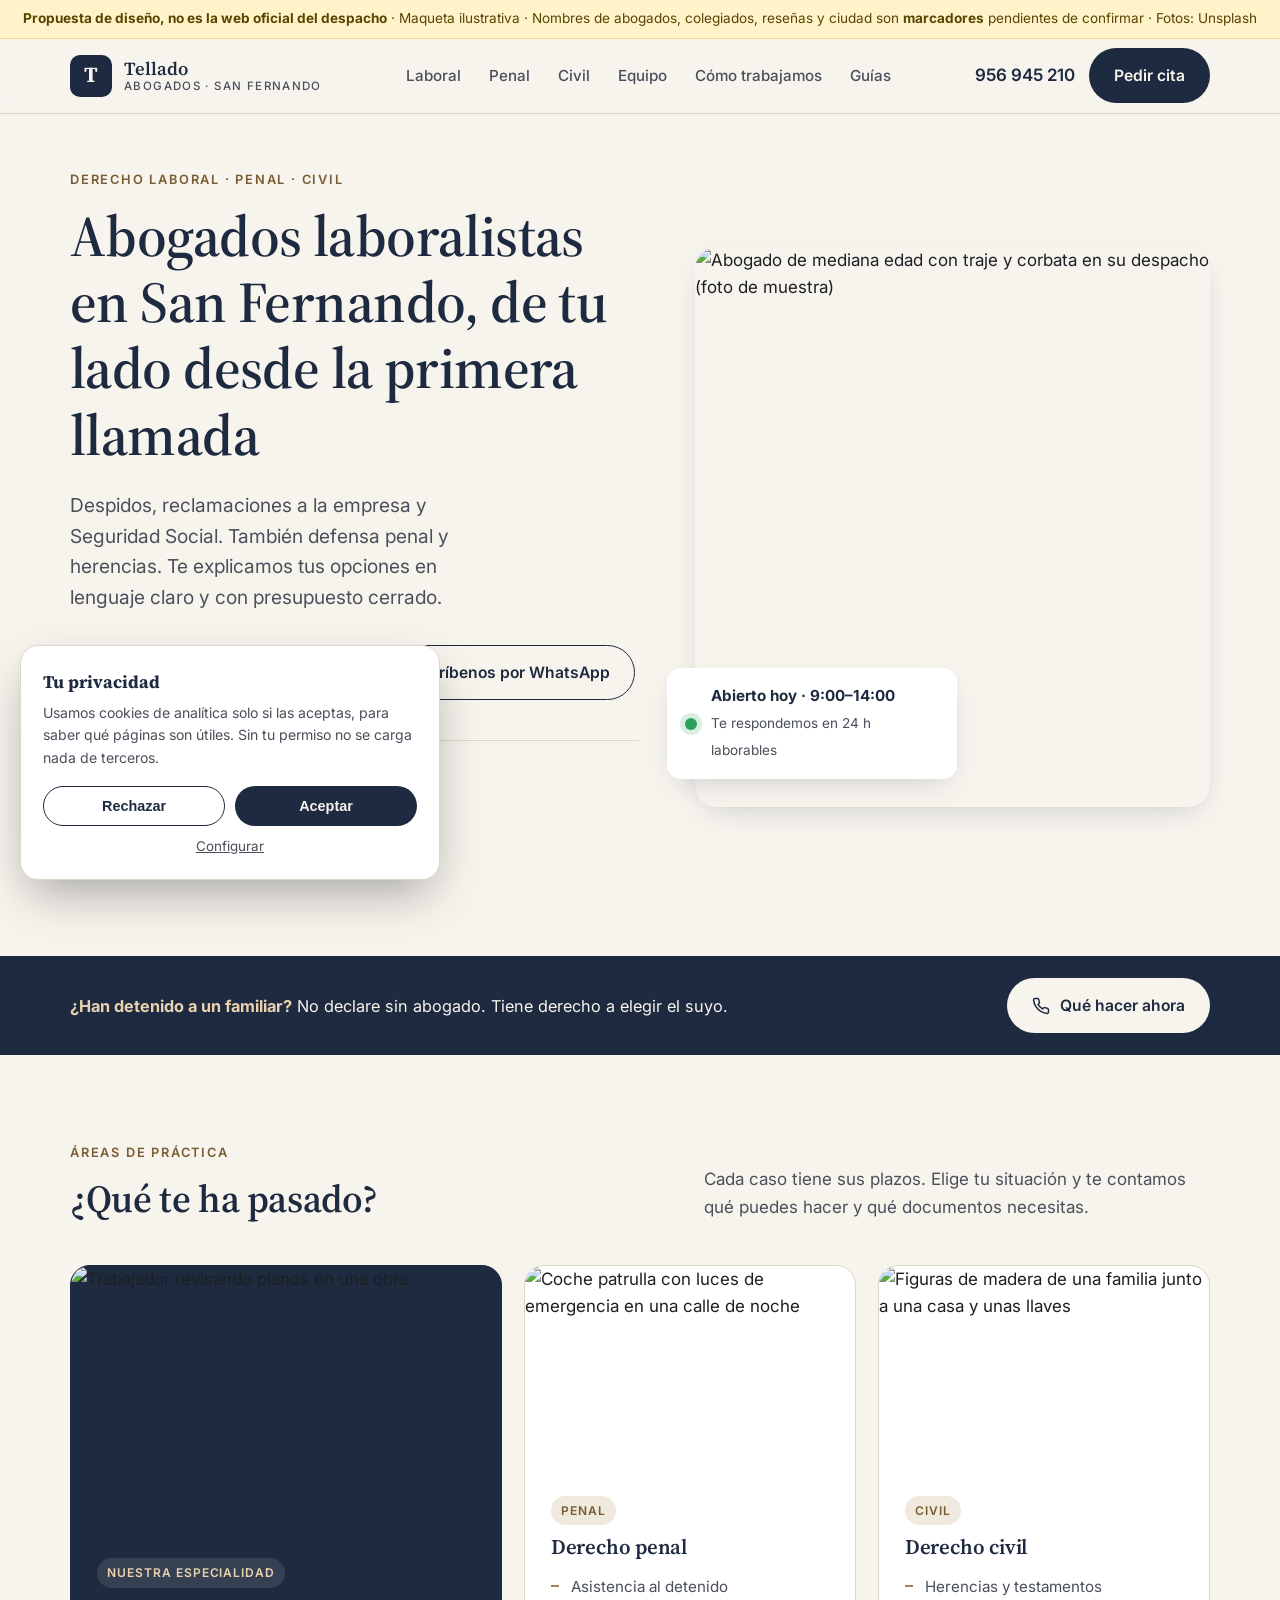
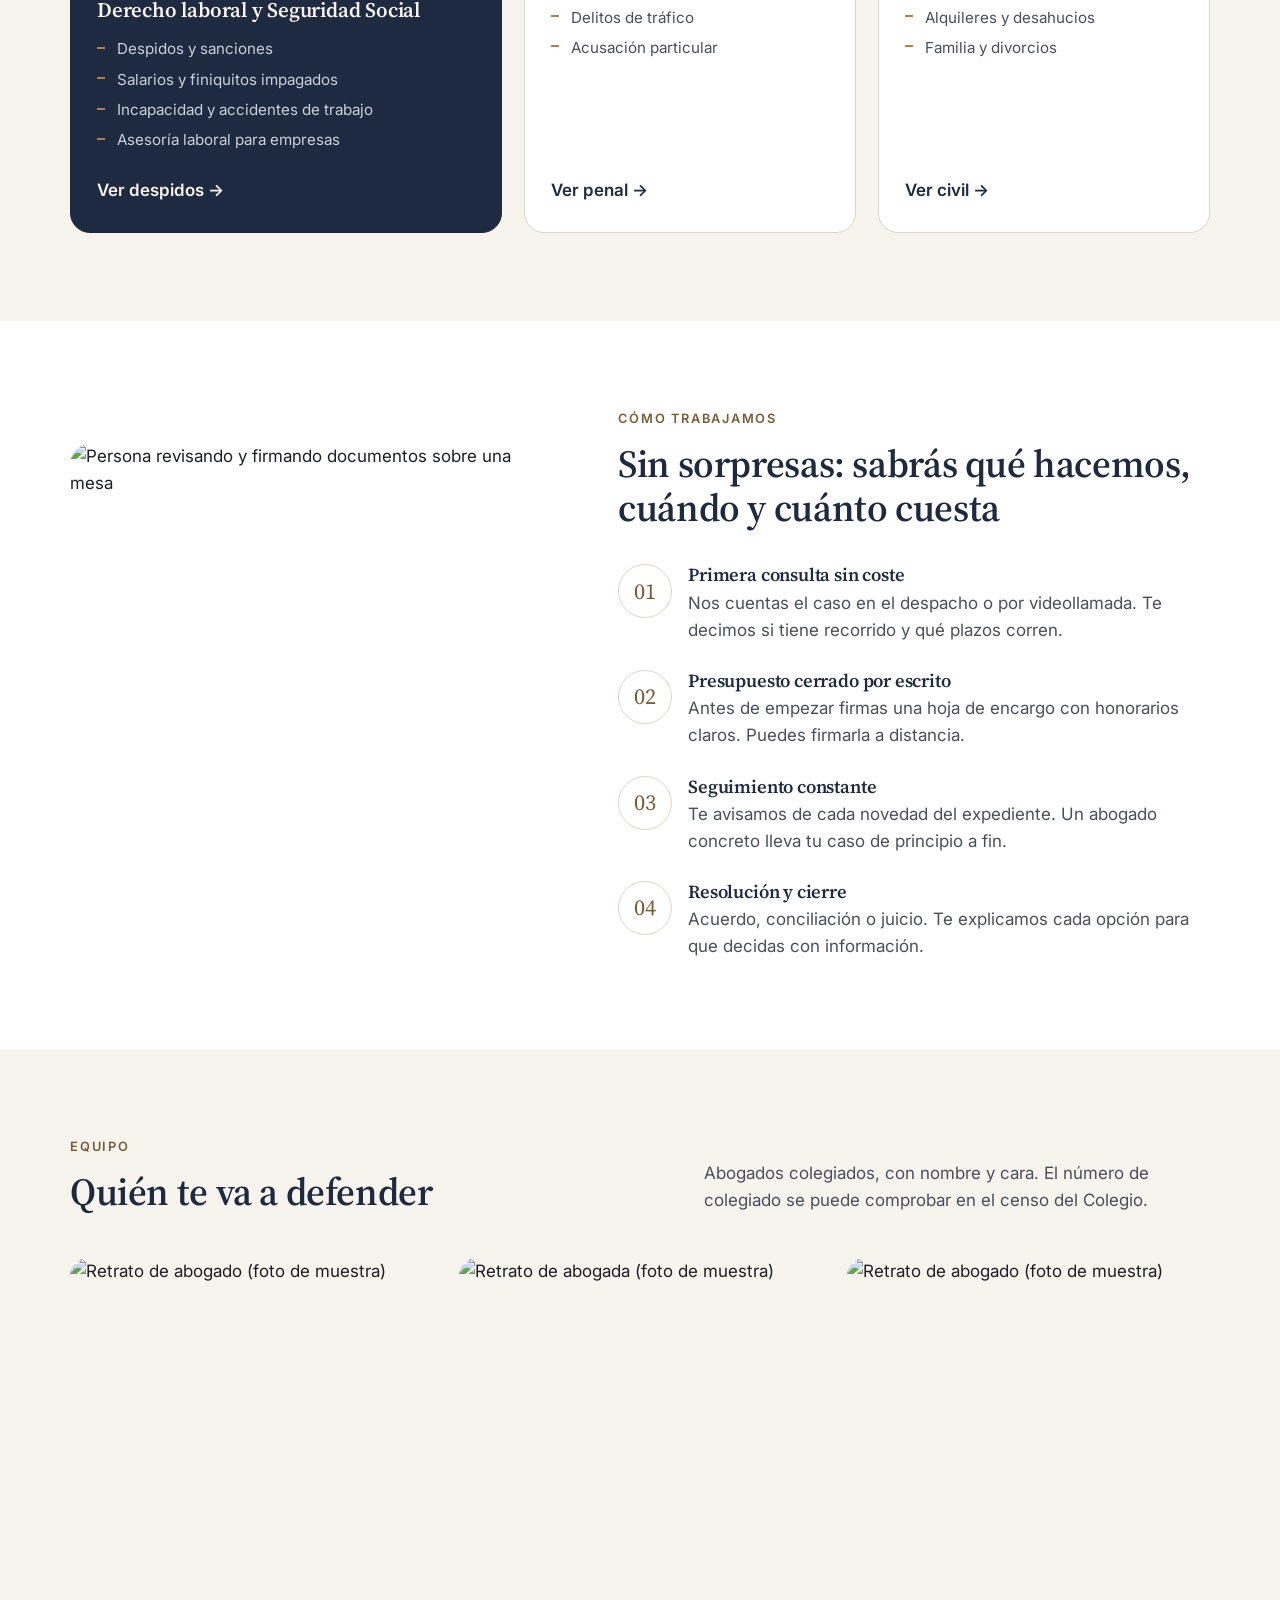
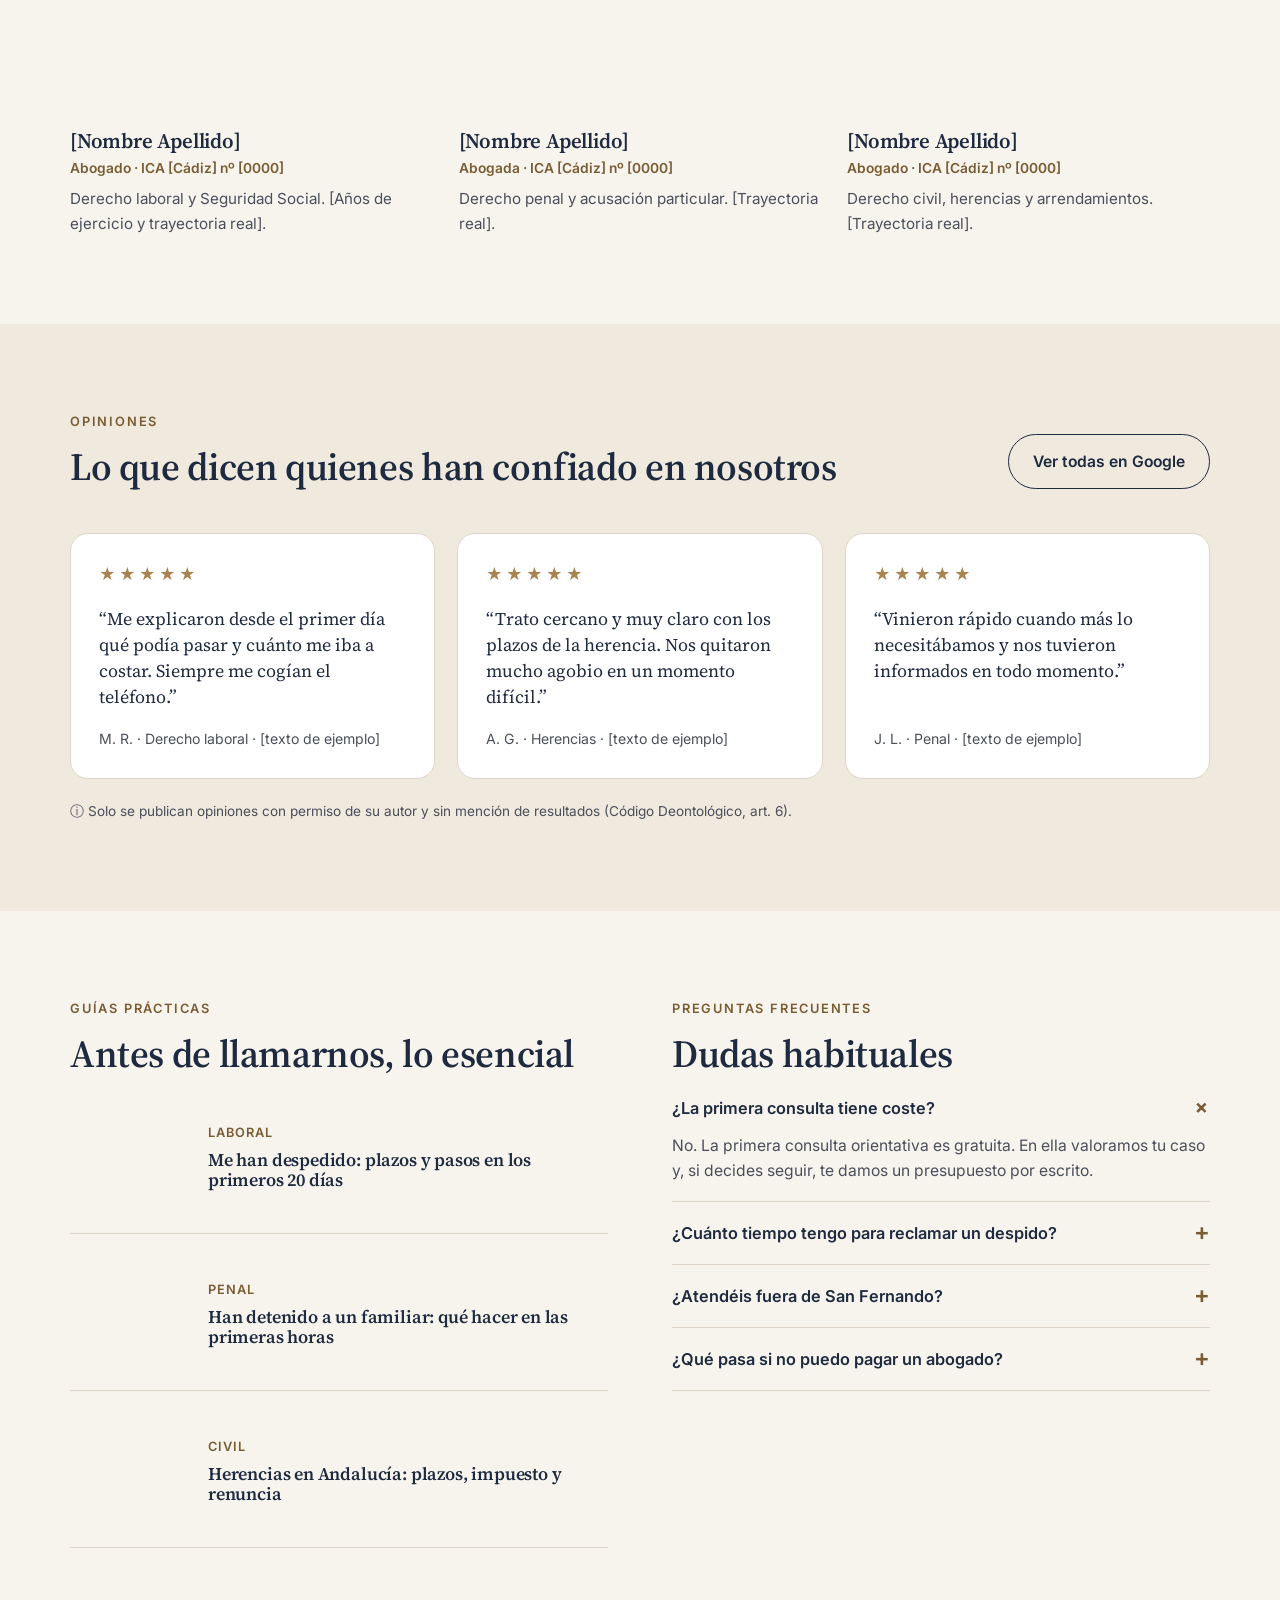
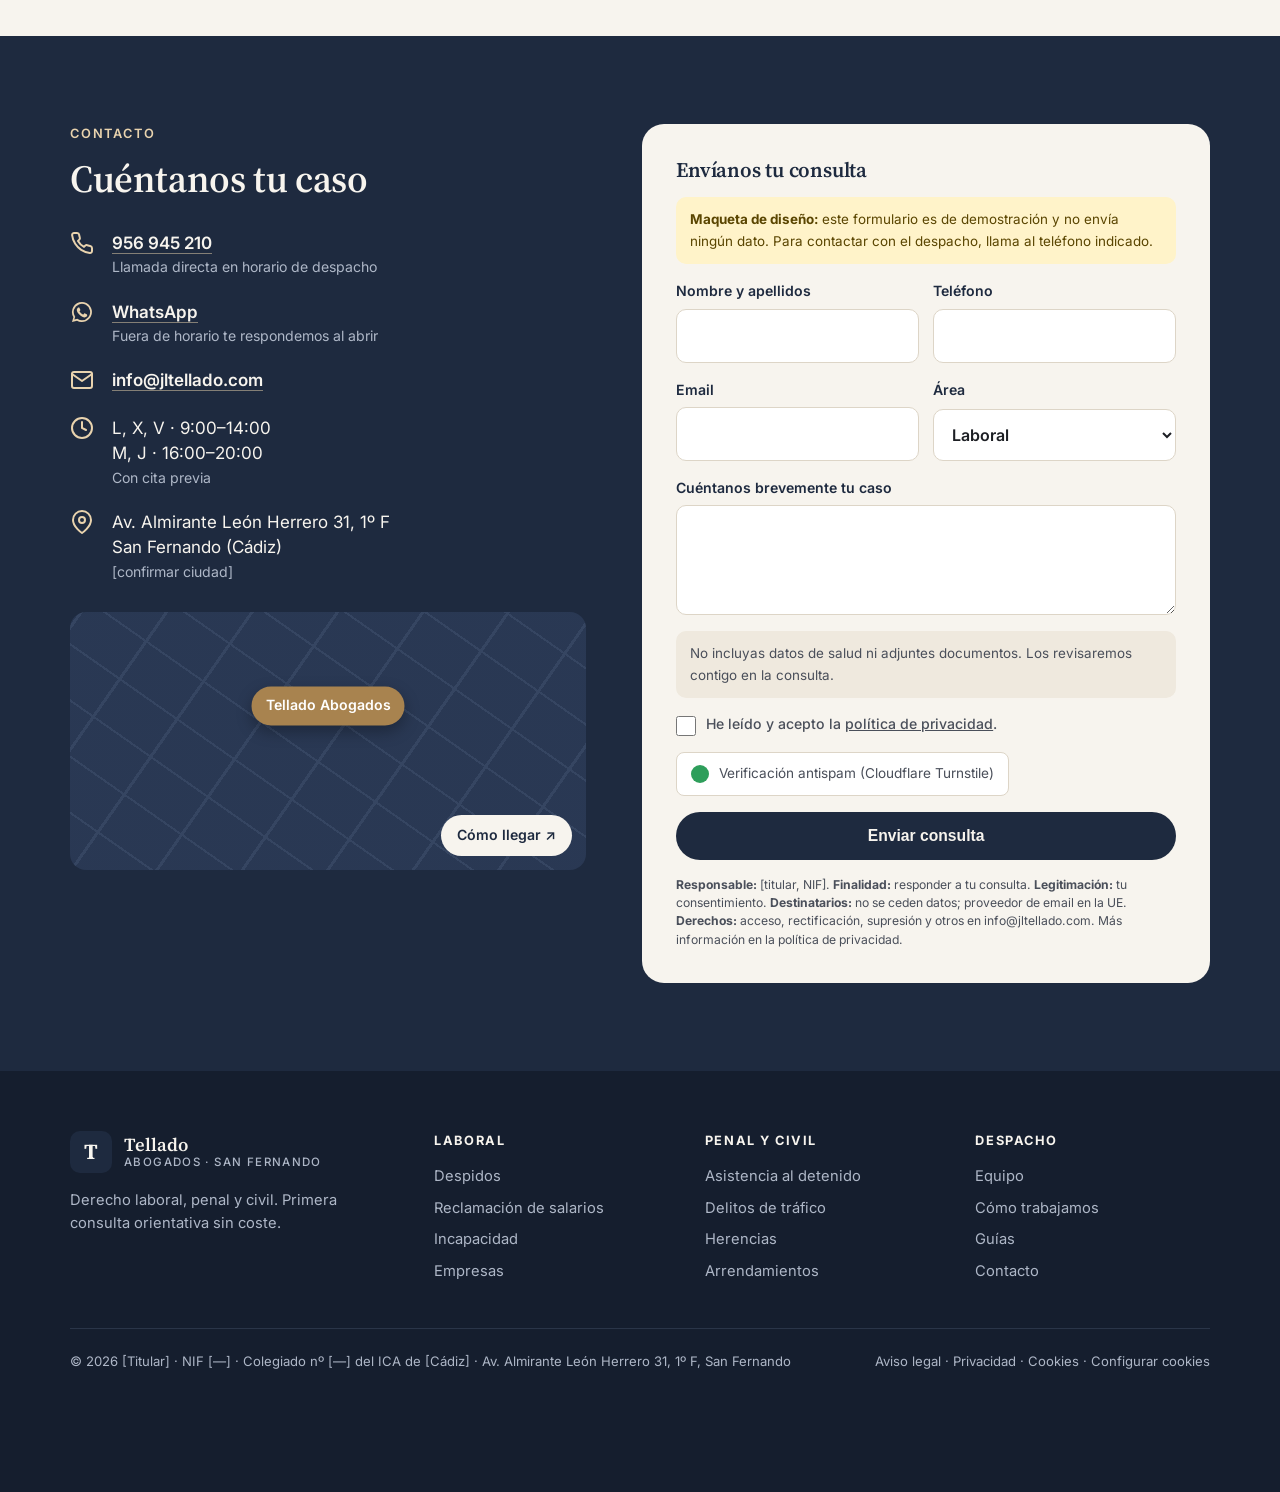
==== commit 30e04136: "Versionar la hoja de estilos para evitar caché antigua Co-Authored-By: Claude Opus 5.5 <noreply@anth" ====
--- a/index.html
+++ b/index.html
@@ -5,10 +5,11 @@
 <meta name="viewport" content="width=device-width, initial-scale=1">
 <title>Abogados laboralistas en San Fernando (Cádiz) | Tellado Abogados — MAQUETA</title>
 <meta name="description" content="Despidos, reclamaciones laborales, penal y herencias en San Fernando. Primera consulta orientativa sin coste y presupuesto cerrado por escrito.">
-<meta name="robots" content="noindex">
+<meta name="robots" content="noindex, nofollow, noarchive, noimageindex">
+<meta name="googlebot" content="noindex, nofollow">
 <link rel="preconnect" href="https://fonts.googleapis.com">
 <link href="https://fonts.googleapis.com/css2?family=Inter:wght@400;500;600&family=Source+Serif+4:opsz,wght@8..60,600;8..60,700&display=swap" rel="stylesheet">
-<link rel="stylesheet" href="estilos.css">
+<link rel="stylesheet" href="estilos.css?v=3">
 </head>
 <body>
 <svg width="0" height="0" style="position:absolute" aria-hidden="true">
--- a/estilos.css
+++ b/estilos.css
@@ -176,7 +176,7 @@
 .cookies a.conf{display:block;text-align:center;margin-top:10px;font-size:.84rem;color:var(--texto-2)}
 
 /* página de servicio */
-.migas{font-size:.85rem;color:var(--texto-2);padding:22px 0 0}
+.migas{font-size:.85rem;color:var(--texto-2);padding-top:22px}
 .migas a{text-decoration:none}
 .svc-hero{padding:30px 0 60px}
 .svc-grid{display:grid;grid-template-columns:1.5fr 1fr;gap:56px;align-items:start}
@@ -214,6 +214,10 @@
   section{padding:60px 0}
   .nav{height:64px}
   .logo-txt small{white-space:nowrap;font-size:.62rem}
+  .nav{gap:12px}
+  .nav-cta{gap:0;flex:none}
+  .burger{padding:8px 12px!important}
+  .logo{min-width:0}
   .nav-cta .btn{display:none}
   .hero{padding:24px 0 48px}
   .fila{grid-template-columns:1fr}
